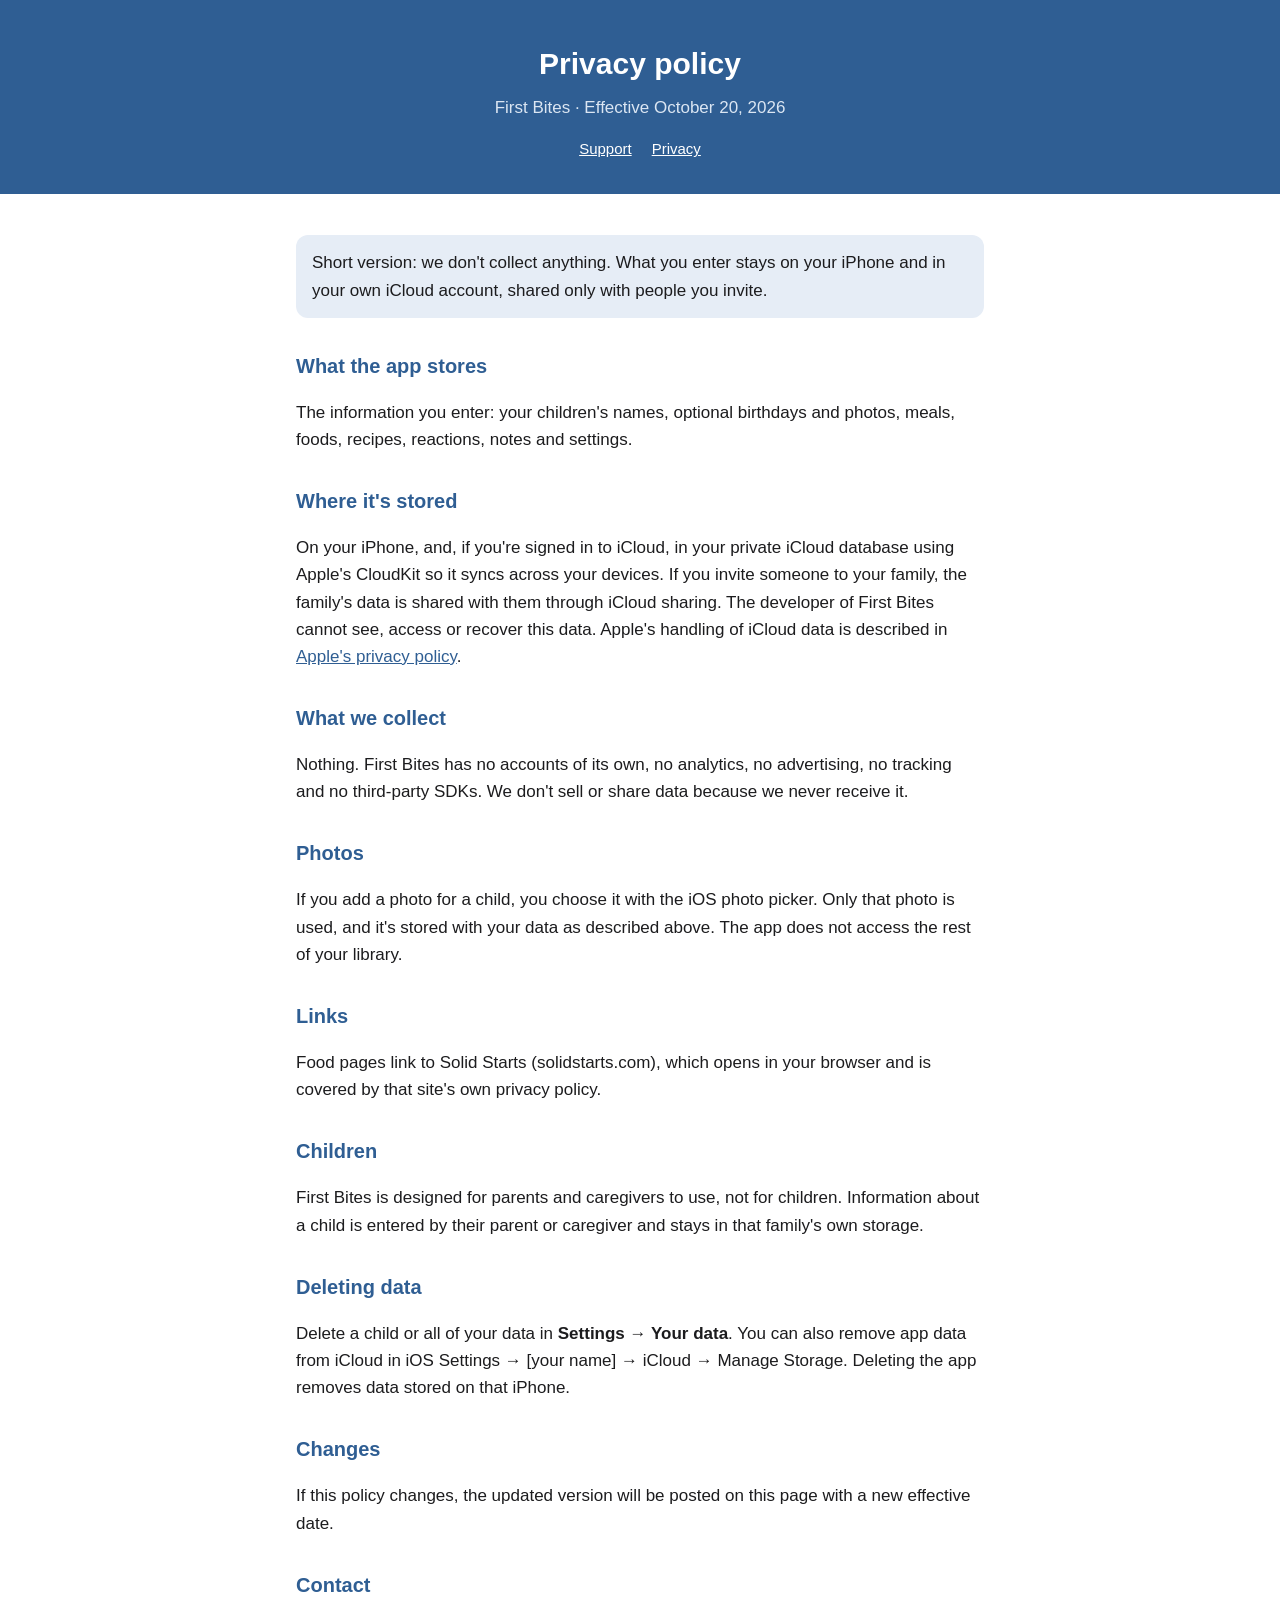
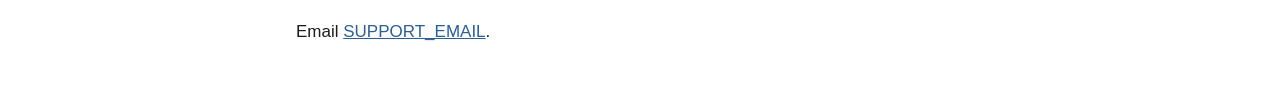
==== privacy.html @ e70e7fa2 "Add files via upload" ====
<!doctype html><html lang="en"><head><meta charset="utf-8"><meta name="viewport" content="width=device-width,initial-scale=1">
<title>First Bites privacy policy</title><link rel="stylesheet" href="style.css"></head><body>
<header><h1>Privacy policy</h1><p>First Bites · Effective October 20, 2026</p><nav><a href="index.html">Support</a><a href="privacy.html">Privacy</a></nav></header>
<main>
<p class="note">Short version: we don't collect anything. What you enter stays on your iPhone and in your own iCloud account, shared only with people you invite.</p>

<h2>What the app stores</h2>
<p>The information you enter: your children's names, optional birthdays and photos, meals, foods, recipes, reactions, notes and settings.</p>

<h2>Where it's stored</h2>
<p>On your iPhone, and, if you're signed in to iCloud, in your private iCloud database using Apple's CloudKit so it syncs across your devices. If you invite someone to your family, the family's data is shared with them through iCloud sharing. The developer of First Bites cannot see, access or recover this data. Apple's handling of iCloud data is described in <a href="https://www.apple.com/legal/privacy/">Apple's privacy policy</a>.</p>

<h2>What we collect</h2>
<p>Nothing. First Bites has no accounts of its own, no analytics, no advertising, no tracking and no third-party SDKs. We don't sell or share data because we never receive it.</p>

<h2>Photos</h2>
<p>If you add a photo for a child, you choose it with the iOS photo picker. Only that photo is used, and it's stored with your data as described above. The app does not access the rest of your library.</p>

<h2>Links</h2>
<p>Food pages link to Solid Starts (solidstarts.com), which opens in your browser and is covered by that site's own privacy policy.</p>

<h2>Children</h2>
<p>First Bites is designed for parents and caregivers to use, not for children. Information about a child is entered by their parent or caregiver and stays in that family's own storage.</p>

<h2>Deleting data</h2>
<p>Delete a child or all of your data in <b>Settings → Your data</b>. You can also remove app data from iCloud in iOS Settings → [your name] → iCloud → Manage Storage. Deleting the app removes data stored on that iPhone.</p>

<h2>Changes</h2>
<p>If this policy changes, the updated version will be posted on this page with a new effective date.</p>

<h2>Contact</h2>
<p>Email <a href="mailto:SUPPORT_EMAIL">SUPPORT_EMAIL</a>.</p>
</main></body></html>
---- style.css ----
:root{--navy:#2F5E93;--deep:#1F4470;--tint:#E6EDF6;--text:#1c1c1e;--muted:#5f6670;--bg:#fff}
@media (prefers-color-scheme:dark){:root{--text:#f2f2f7;--muted:#a1a7b0;--bg:#121417;--tint:#1d2836}}
*{box-sizing:border-box}body{margin:0;background:var(--bg);color:var(--text);font:17px/1.6 -apple-system,BlinkMacSystemFont,"Segoe UI",Roboto,sans-serif}
header{background:var(--navy);color:#fff;padding:40px 16px 32px;text-align:center}
header h1{margin:0;font-size:30px}header p{margin:6px 0 0;color:#dbe6f3}
main{max-width:720px;margin:0 auto;padding:24px 16px 48px}h2{font-size:20px;margin:32px 0 8px;color:var(--navy)}
@media (prefers-color-scheme:dark){h2{color:#8fb3dd}}a{color:var(--navy)}@media (prefers-color-scheme:dark){a{color:#8fb3dd}}
.note{background:var(--tint);border-radius:12px;padding:14px 16px}.muted{color:var(--muted);font-size:15px}
nav{margin-top:14px}nav a{color:#fff;margin:0 10px;font-size:15px}
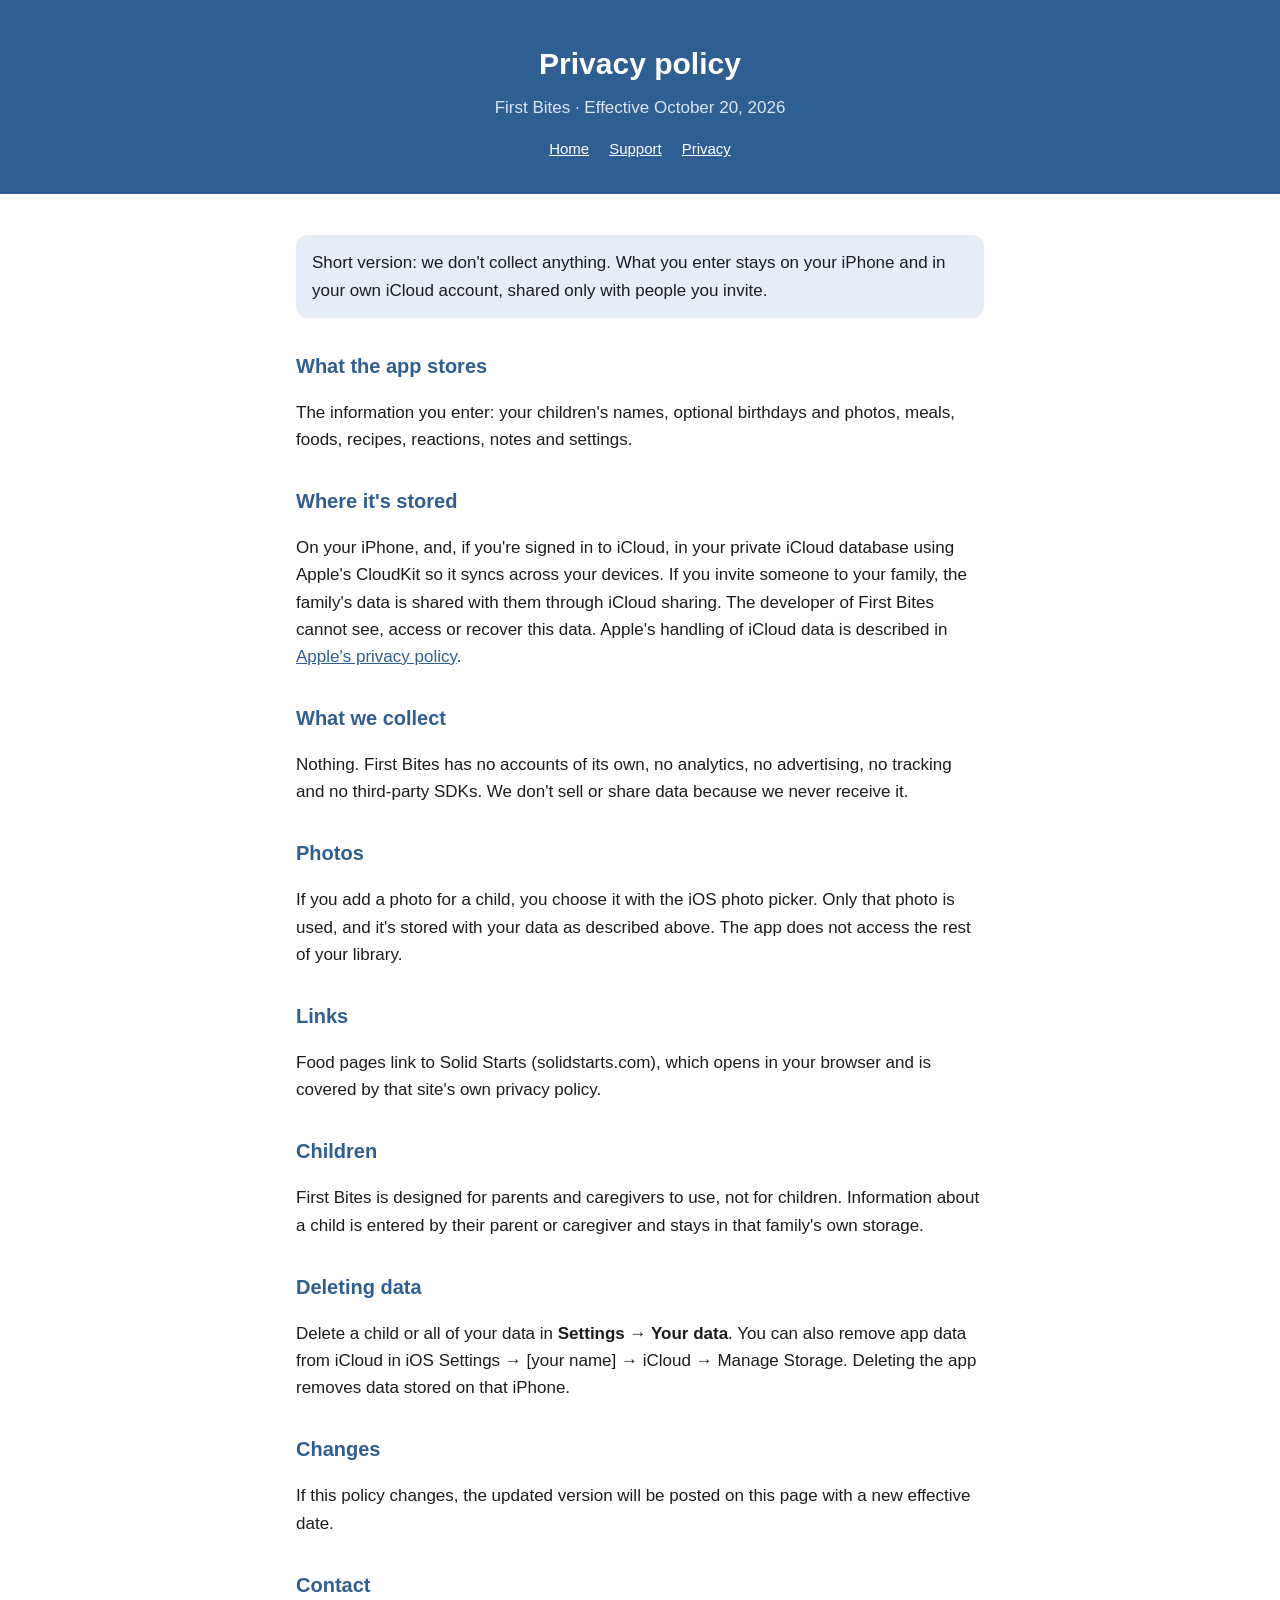
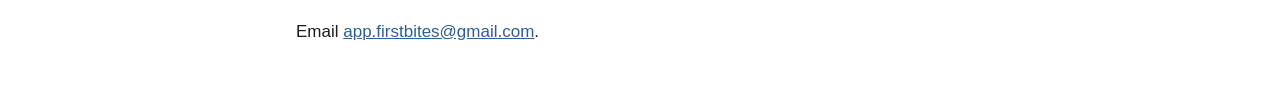
==== commit 0c900f98: "Add overview page; move support to support.html" ====
--- a/privacy.html
+++ b/privacy.html
@@ -1,6 +1,6 @@
 <!doctype html><html lang="en"><head><meta charset="utf-8"><meta name="viewport" content="width=device-width,initial-scale=1">
 <title>First Bites privacy policy</title><link rel="stylesheet" href="style.css"></head><body>
-<header><h1>Privacy policy</h1><p>First Bites · Effective October 20, 2026</p><nav><a href="index.html">Support</a><a href="privacy.html">Privacy</a></nav></header>
+<header><h1>Privacy policy</h1><p>First Bites · Effective October 20, 2026</p><nav><a href="index.html">Home</a><a href="support.html">Support</a><a href="privacy.html">Privacy</a></nav></header>
 <main>
 <p class="note">Short version: we don't collect anything. What you enter stays on your iPhone and in your own iCloud account, shared only with people you invite.</p>
 
@@ -29,5 +29,5 @@
 <p>If this policy changes, the updated version will be posted on this page with a new effective date.</p>
 
 <h2>Contact</h2>
-<p>Email <a href="mailto:SUPPORT_EMAIL">SUPPORT_EMAIL</a>.</p>
+<p>Email <a href="mailto:app.firstbites@gmail.com">app.firstbites@gmail.com</a>.</p>
 </main></body></html>
